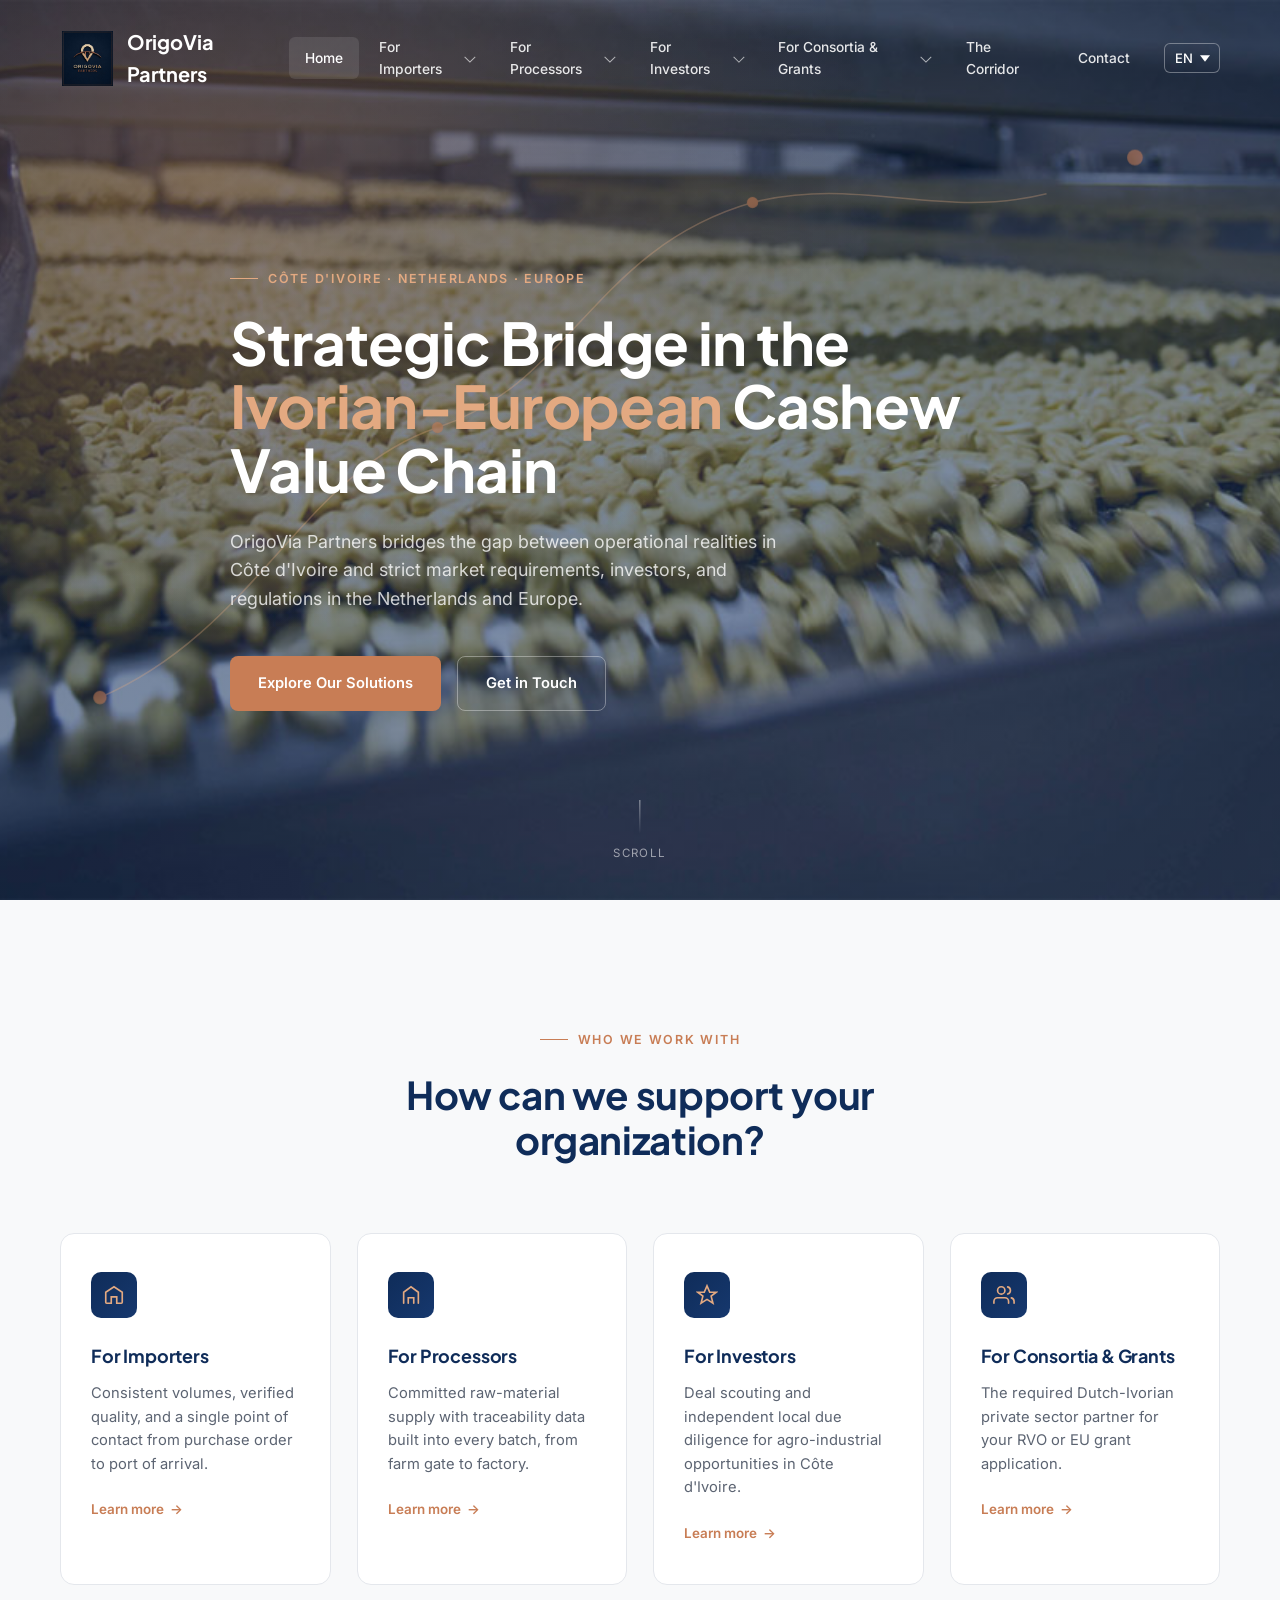
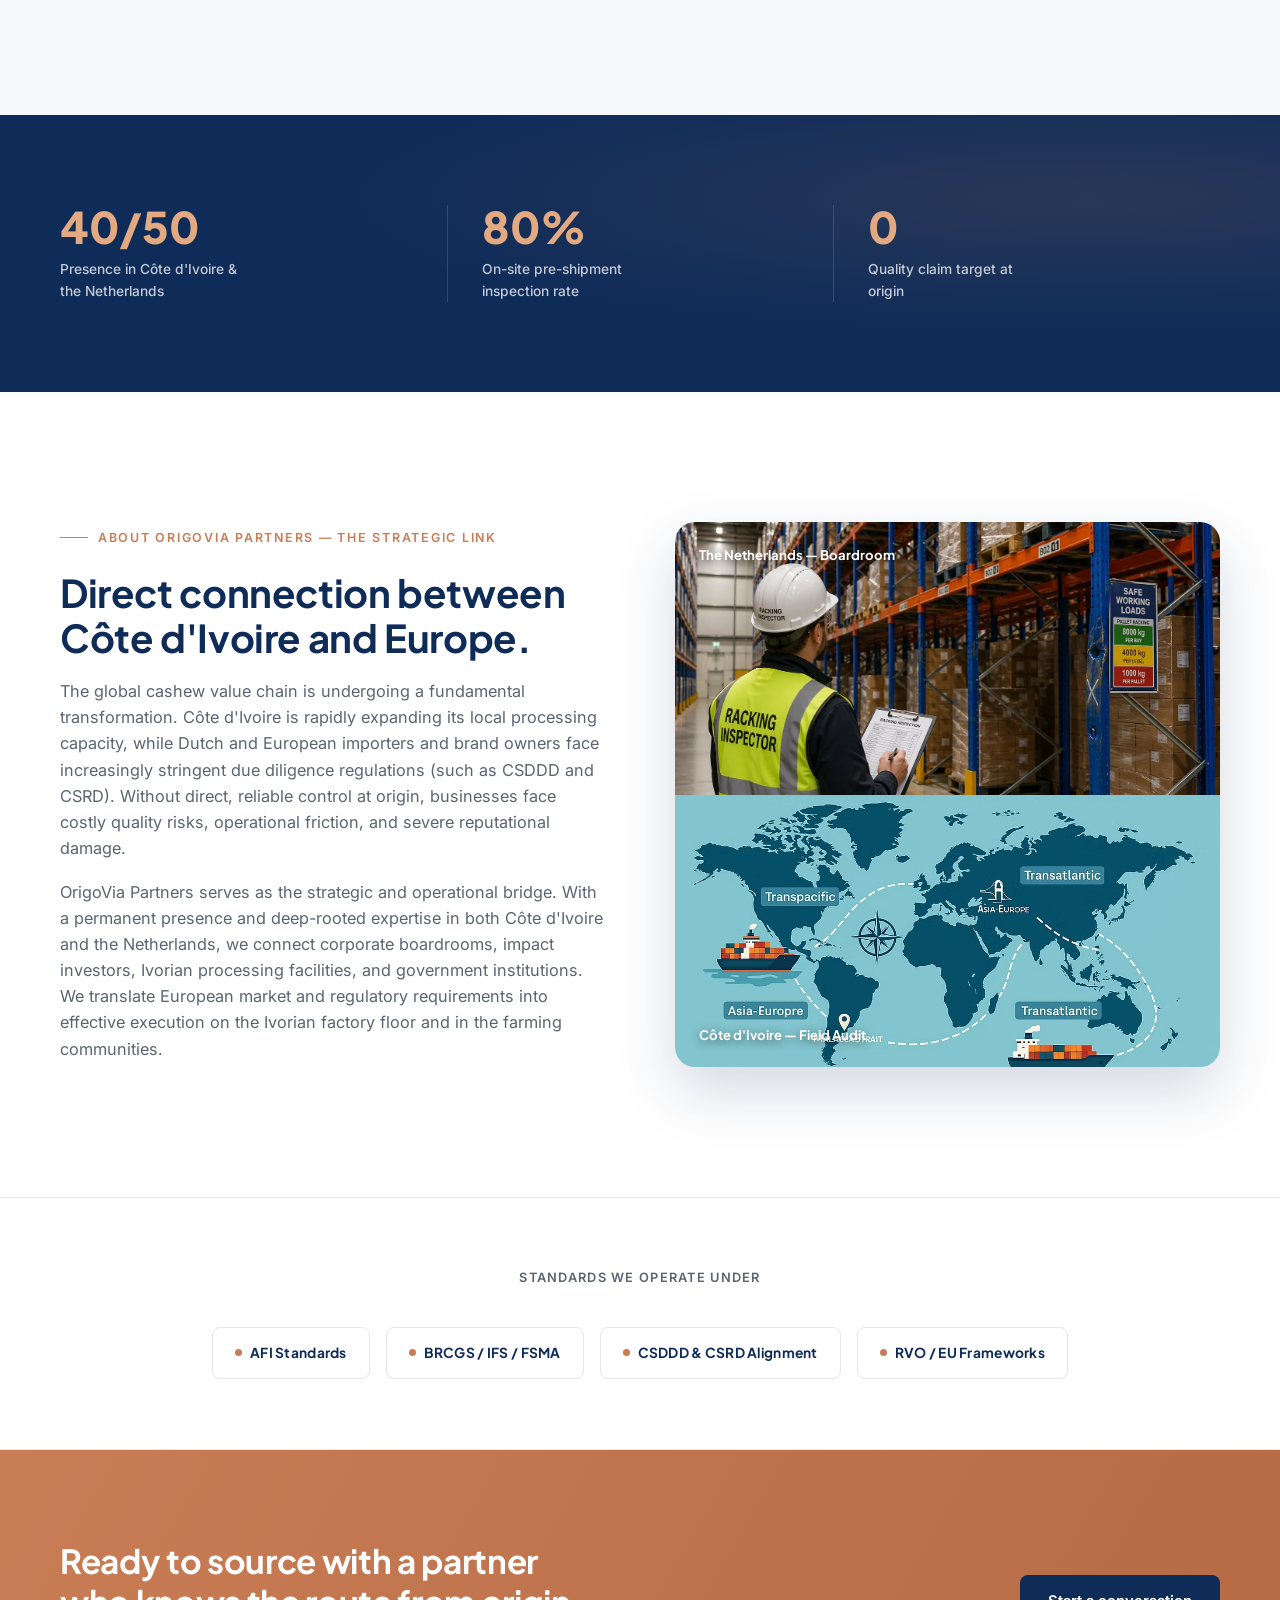
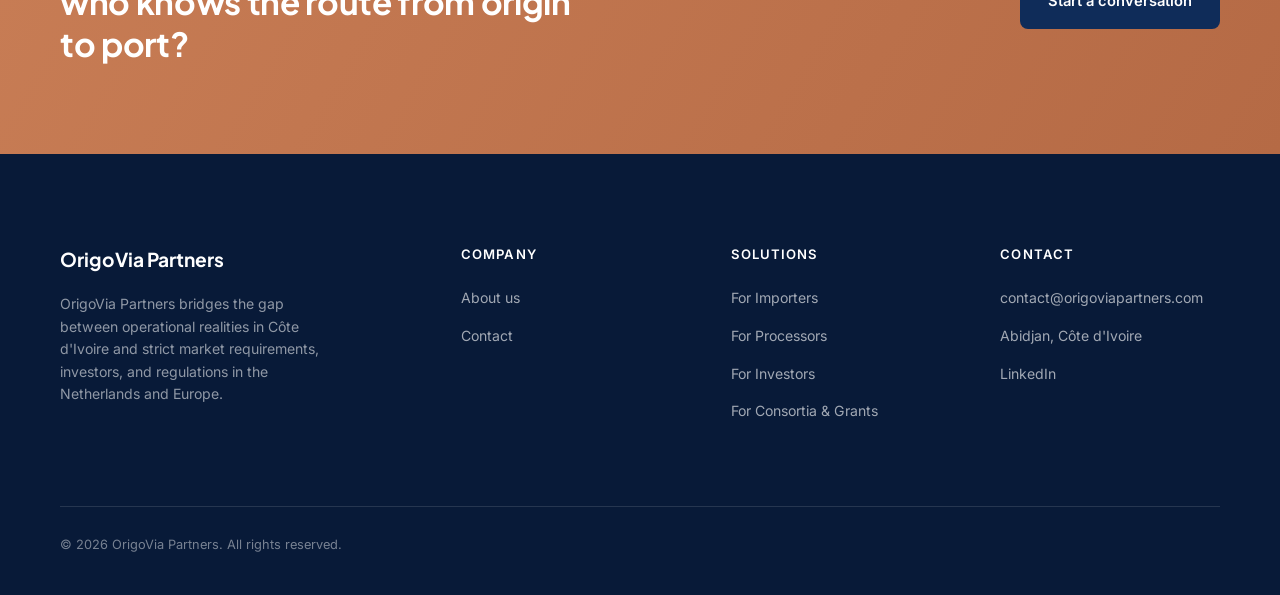
==== index.html @ 3ad94276 "Mise à jour du site OrigioVia" ====
<!DOCTYPE html>
<html lang="en">
<head>
<meta charset="UTF-8">
<meta name="viewport" content="width=device-width, initial-scale=1.0">
<title>OrigoVia Partners — From Origin to Global Markets</title>
<link rel="preconnect" href="https://fonts.googleapis.com">
<link rel="preconnect" href="https://fonts.gstatic.com" crossorigin>
<link href="https://fonts.googleapis.com/css2?family=Plus+Jakarta+Sans:wght@500;600;700;800&family=Inter:wght@400;500;600&display=swap" rel="stylesheet">
<link rel="stylesheet" href="assets/styles.css">
  <link rel="icon" type="image/png" href="assets/img/logo.jpeg">
</head>
<body>

<header id="siteHeader">
  <div class="wrap navbar">
    <a href="index.html" class="logo">
      <span class="logo-mark"><img src="assets/img/logo.jpeg" alt="OrigoVia Partners"></span>
      OrigoVia Partners
    </a>
    <nav class="primary">
      <ul>
        <li><a href="index.html" class="top-link active">Home</a></li>
        <li>
          <a href="for-importers.html" class="top-link">For Importers <span class="caret"></span></a>
          <div class="dropdown">
            <a href="for-importers.html#sourcing">The value chain challenge</a>
            <a href="for-importers.html#quality">ESG &amp; due diligence</a>
            <a href="for-importers.html#contracts">Off-take contract governance</a>
            <a href="for-importers.html#tracking">Traceability synergy</a>
          </div>
        </li>
        <li>
          <a href="for-processors.html" class="top-link">For Processors <span class="caret"></span></a>
          <div class="dropdown">
            <a href="for-processors.html#supply">Market coupling</a>
            <a href="for-processors.html#volumes">European quality alignment</a>
            <a href="for-processors.html#traceability">Traceability &amp; chain alignment</a>
          </div>
        </li>
        <li>
          <a href="for-investors.html" class="top-link">For Investors <span class="caret"></span></a>
          <div class="dropdown">
            <a href="for-investors.html#scouting">Deal scouting</a>
            <a href="for-investors.html#due-diligence">Local due diligence &amp; ESG</a>
            <a href="for-investors.html#ta">TA management</a>
          </div>
        </li>
        <li>
          <a href="for-institutions.html" class="top-link">For Consortia &amp; Grants <span class="caret"></span></a>
          <div class="dropdown">
            <a href="for-institutions.html#consortium">Consortium formation</a>
            <a href="for-institutions.html#implementation">Local implementation</a>
            <a href="for-institutions.html#geodata">Practical traceability</a>
          </div>
        </li>
        <li><a href="corridor.html" class="top-link">The Corridor</a></li>
        <li><a href="contact.html" class="top-link">Contact</a></li>
      </ul>
    </nav>
    <div id="google_translate_element" class="gt-hidden"></div>
    <select class="lang-switch" aria-label="Language">
      <option value="en">EN</option>
      <option value="fr">FR</option>
      <option value="nl">NL</option>
    </select>
    <button class="hamburger" id="hamburger" aria-label="Menu">
      <span></span><span></span><span></span>
    </button>
  </div>
</header>

<div class="mobile-nav-backdrop" id="mobileBackdrop"></div>
<nav class="mobile-nav" id="mobileNav">
  <select class="lang-switch" aria-label="Language">
    <option value="en">English</option>
    <option value="fr">Français</option>
    <option value="nl">Nederlands</option>
  </select>
  <a href="index.html">Home</a>
  <div class="mobile-nav-group">
    <a href="for-importers.html" class="mobile-nav-link">For Importers</a>
    <button type="button" class="mobile-nav-caret" aria-expanded="false" aria-label="Afficher le sous-menu For Importers"></button>
    <div class="sub-links" hidden>
      <a href="for-importers.html#sourcing">The value chain challenge</a>
      <a href="for-importers.html#quality">ESG &amp; due diligence</a>
      <a href="for-importers.html#contracts">Off-take contract governance</a>
      <a href="for-importers.html#tracking">Traceability synergy</a>
    </div>
  </div>
  <div class="mobile-nav-group">
    <a href="for-processors.html" class="mobile-nav-link">For Processors</a>
    <button type="button" class="mobile-nav-caret" aria-expanded="false" aria-label="Afficher le sous-menu For Processors"></button>
    <div class="sub-links" hidden>
      <a href="for-processors.html#supply">Market coupling</a>
      <a href="for-processors.html#volumes">European quality alignment</a>
      <a href="for-processors.html#traceability">Traceability &amp; chain alignment</a>
    </div>
  </div>
  <div class="mobile-nav-group">
    <a href="for-investors.html" class="mobile-nav-link">For Investors</a>
    <button type="button" class="mobile-nav-caret" aria-expanded="false" aria-label="Afficher le sous-menu For Investors"></button>
    <div class="sub-links" hidden>
      <a href="for-investors.html#scouting">Deal scouting</a>
      <a href="for-investors.html#due-diligence">Local due diligence &amp; ESG</a>
      <a href="for-investors.html#ta">TA management</a>
    </div>
  </div>
  <div class="mobile-nav-group">
    <a href="for-institutions.html" class="mobile-nav-link">For Consortia &amp; Grants</a>
    <button type="button" class="mobile-nav-caret" aria-expanded="false" aria-label="Afficher le sous-menu For Consortia &amp; Grants"></button>
    <div class="sub-links" hidden>
      <a href="for-institutions.html#consortium">Consortium formation</a>
      <a href="for-institutions.html#implementation">Local implementation</a>
      <a href="for-institutions.html#geodata">Practical traceability</a>
    </div>
  </div>
  <a href="corridor.html">The Corridor</a>
  <a href="contact.html">Contact</a>
</nav>

<section class="hero">
  <img class="section-bg" src="assets/img/Visuals-blog-articles-NCP-02-1.jpg" alt="">
  <div class="hero-route">
    <svg viewBox="0 0 1200 800" preserveAspectRatio="xMidYMid slice">
      <path class="route-path" d="M120,620 C260,560 300,420 420,380 C540,340 560,220 700,180 C820,150 900,220 1040,140" />
      <circle class="route-node" cx="120" cy="620" r="6" style="animation-delay:.6s"/>
      <circle class="route-node" cx="420" cy="380" r="5" style="animation-delay:1.6s"/>
      <circle class="route-node" cx="700" cy="180" r="5" style="animation-delay:2.6s"/>
      <circle class="route-node" cx="1040" cy="140" r="7" style="animation-delay:3.4s"/>
    </svg>
  </div>
  <div class="wrap hero-content">
    <div class="eyebrow">Côte d'Ivoire · Netherlands · Europe</div>
    <h1>Strategic Bridge in the <em>Ivorian-European</em> Cashew Value Chain</h1>
    <p class="lead">OrigoVia Partners bridges the gap between operational realities in Côte d'Ivoire and strict market requirements, investors, and regulations in the Netherlands and Europe.</p>
    <div class="cta-row">
      <a href="for-importers.html" class="btn btn-primary">Explore Our Solutions</a>
      <a href="contact.html" class="btn btn-ghost">Get in Touch</a>
    </div>
  </div>
  <div class="scroll-cue"><span class="line"></span>Scroll</div>
</section>

<section class="section-light">
  <div class="wrap">
    <div class="section-head reveal center" style="margin-left:auto;margin-right:auto;text-align:center;">
      <div class="eyebrow" style="justify-content:center;">Who we work with</div>
      <h2>How can we support your organization?</h2>
    </div>
    <div class="card-grid">
      <div class="card reveal">
        <div class="card-icon"><svg viewBox="0 0 24 24" fill="none" stroke-width="1.8" stroke-linecap="round"><path d="M3 9l9-6 9 6v11a1 1 0 0 1-1 1h-5v-7H9v7H4a1 1 0 0 1-1-1z"/></svg></div>
        <h3>For Importers</h3>
        <p>Consistent volumes, verified quality, and a single point of contact from purchase order to port of arrival.</p>
        <a href="for-importers.html" class="card-link">Learn more <span class="arrow">→</span></a>
      </div>
      <div class="card reveal">
        <div class="card-icon"><svg viewBox="0 0 24 24" fill="none" stroke-width="1.8" stroke-linecap="round"><path d="M4 21V9l8-6 8 6v12M9 21v-6h6v6"/></svg></div>
        <h3>For Processors</h3>
        <p>Committed raw-material supply with traceability data built into every batch, from farm gate to factory.</p>
        <a href="for-processors.html" class="card-link">Learn more <span class="arrow">→</span></a>
      </div>
      <div class="card reveal">
        <div class="card-icon"><svg viewBox="0 0 24 24" fill="none" stroke-width="1.8" stroke-linecap="round"><path d="M12 2l3 7h7l-5.5 4.2L18.5 21 12 16.8 5.5 21l2-7.8L2 9h7z"/></svg></div>
        <h3>For Investors</h3>
        <p>Deal scouting and independent local due diligence for agro-industrial opportunities in Côte d'Ivoire.</p>
        <a href="for-investors.html" class="card-link">Learn more <span class="arrow">→</span></a>
      </div>
      <div class="card reveal">
        <div class="card-icon"><svg viewBox="0 0 24 24" fill="none" stroke-width="1.8" stroke-linecap="round"><path d="M17 21v-2a4 4 0 0 0-4-4H5a4 4 0 0 0-4 4v2M9 11a4 4 0 1 0 0-8 4 4 0 0 0 0 8zM23 21v-2a4 4 0 0 0-3-3.87M16 3.13a4 4 0 0 1 0 7.75"/></svg></div>
        <h3>For Consortia &amp; Grants</h3>
        <p>The required Dutch-Ivorian private sector partner for your RVO or EU grant application.</p>
        <a href="for-institutions.html" class="card-link">Learn more <span class="arrow">→</span></a>
      </div>
    </div>
  </div>
</section>

<section class="kpi-band">
  <div class="wrap kpi-grid" style="grid-template-columns:repeat(3,1fr);">
    <div class="kpi reveal"><div class="num" data-target="50" data-suffix="/50">0</div><div class="label">Presence in Côte d'Ivoire &amp; the Netherlands</div></div>
    <div class="kpi reveal"><div class="num" data-target="100" data-suffix="%">0</div><div class="label">On-site pre-shipment inspection rate</div></div>
    <div class="kpi reveal"><div class="num" data-target="0" data-suffix="">0</div><div class="label">Quality claim target at origin</div></div>
  </div>
</section>

<section>
  <div class="wrap origins-layout">
    <div class="reveal">
      <div class="section-head" style="margin-bottom:0;">
        <div class="eyebrow">About OrigoVia Partners — The Strategic Link</div>
        <h2>Direct connection between Côte d'Ivoire and Europe.</h2>
        <p style="margin-bottom:18px;">The global cashew value chain is undergoing a fundamental transformation. Côte d'Ivoire is rapidly expanding its local processing capacity, while Dutch and European importers and brand owners face increasingly stringent due diligence regulations (such as CSDDD and CSRD). Without direct, reliable control at origin, businesses face costly quality risks, operational friction, and severe reputational damage.</p>
        <p>OrigoVia Partners serves as the strategic and operational bridge. With a permanent presence and deep-rooted expertise in both Côte d'Ivoire and the Netherlands, we connect corporate boardrooms, impact investors, Ivorian processing facilities, and government institutions. We translate European market and regulatory requirements into effective execution on the Ivorian factory floor and in the farming communities.</p>
      </div>
    </div>
    <div class="split-visual reveal">
      <img src="assets/img/warehouse-safety-inspection-south-africa.webp" alt="Boardroom meeting, the Netherlands">
      <img src="assets/img/190f21_fa9728dd945c4c4db9565fc7719361d6~mv2.avif" alt="Operational audit, Côte d'Ivoire">
      <span class="split-label top">The Netherlands — Boardroom</span>
      <span class="split-label bottom">Côte d'Ivoire — Field Audit</span>
    </div>
  </div>
</section>


<section class="trust-bar">
  <div class="wrap">
    <div class="trust-label reveal">Standards we operate under</div>
    <div class="badge-row reveal">
      <div class="badge"><span class="dot"></span>AFI Standards</div>
      <div class="badge"><span class="dot"></span>BRCGS / IFS / FSMA</div>
      <div class="badge"><span class="dot"></span>CSDDD &amp; CSRD Alignment</div>
      <div class="badge"><span class="dot"></span>RVO / EU Frameworks</div>
    </div>
  </div>
</section>

<section class="cta-banner">
  <div class="wrap cta-inner">
    <h2 class="reveal">Ready to source with a partner who knows the route from origin to port?</h2>
    <a href="contact.html" class="btn btn-primary reveal">Start a conversation</a>
  </div>
</section>

<footer>
  <div class="wrap">
    <div class="footer-grid">
      <div>
        <div class="footer-logo">OrigoVia Partners</div>
        <p>OrigoVia Partners bridges the gap between operational realities in Côte d'Ivoire and strict market requirements, investors, and regulations in the Netherlands and Europe.</p>
      </div>
      <div class="footer-col">
        <h4>Company</h4>
        <ul><li><a href="index.html">About us</a></li><li><a href="contact.html">Contact</a></li></ul>
      </div>
      <div class="footer-col">
        <h4>Solutions</h4>
        <ul><li><a href="for-importers.html">For Importers</a></li><li><a href="for-processors.html">For Processors</a></li><li><a href="for-investors.html">For Investors</a></li><li><a href="for-institutions.html">For Consortia &amp; Grants</a></li></ul>
      </div>
      <div class="footer-col">
        <h4>Contact</h4>
        <ul><li><a href="mailto:contact@origoviapartners.com">contact@origoviapartners.com</a></li><li><a href="contact.html">Abidjan, Côte d'Ivoire</a></li><li><a href="https://www.linkedin.com/company/origovia-partners" target="_blank" rel="noopener">LinkedIn</a></li></ul>
      </div>
    </div>
    <div class="footer-bottom">
      <span>© 2026 OrigoVia Partners. All rights reserved.</span>
    </div>
  </div>
</footer>

<script src="assets/main.js"></script>
<script type="text/javascript">
  function googleTranslateElementInit() {
    new google.translate.TranslateElement({
      pageLanguage: 'en',
      includedLanguages: 'fr,nl,pt,es,ar,zh-CN',
      layout: google.translate.TranslateElement.InlineLayout.SIMPLE,
      autoDisplay: false
    }, 'google_translate_element');
  }
</script>
<script type="text/javascript" src="https://translate.google.com/translate_a/element.js?cb=googleTranslateElementInit"></script>
</body>
</html>
---- assets/styles.css ----
/* ===========================================================
   OrigioVia Partners — shared design system
   Palette: navy #0F2C59 / terracotta #C87D55 / light #F8F9FA
   Type: Plus Jakarta Sans (display) + Inter (body)
   =========================================================== */
:root{
  --navy: #0F2C59;
  --navy-deep: #081A38;
  --navy-mid: #16386E;
  --terracotta: #C87D55;
  --terracotta-light: #E3A981;
  --bg-light: #F8F9FA;
  --bg-white: #FFFFFF;
  --ink: #16202E;
  --ink-soft: #5C6472;
  --line: #E4E7EC;
  --display: 'Plus Jakarta Sans', sans-serif;
  --body: 'Inter', sans-serif;
}
*{margin:0;padding:0;box-sizing:border-box;}
html{scroll-behavior:smooth;}
body{font-family:var(--body);color:var(--ink);background:var(--bg-white);line-height:1.6;overflow-x:hidden;}
img{max-width:100%;display:block;}
a{text-decoration:none;color:inherit;}
ul{list-style:none;}
.wrap{max-width:1240px;margin:0 auto;padding:0 40px;}
h1,h2,h3{font-family:var(--display);letter-spacing:-0.01em;}

/* ---------- NAV ---------- */
header{position:fixed;top:0;left:0;right:0;z-index:100;transition:background .35s ease, box-shadow .35s ease, padding .35s ease;padding:26px 0;}
header.scrolled, header.solid{background:rgba(15,44,89,0.97);box-shadow:0 8px 30px rgba(8,26,56,.25);padding:14px 0;backdrop-filter:blur(6px);}
.navbar{display:flex;align-items:center;justify-content:space-between;}
.logo{
    font-family:var(--display);
    font-weight:700;
    font-size:1.25rem;
    color:#fff;
    display:flex;
    align-items:center;
    gap:12px;
}

.logo-mark{
    width:55px;
    height:55px;
    flex-shrink:0;
    display:flex;
    align-items:center;
    justify-content:center;
}

.logo-mark svg{
    width:100%;
    height:100%;
}

.logo-mark img{
    width:100%;
    height:100%;
    max-height:55px;
    object-fit:contain;
    display:block;
}

nav.primary{
    display:flex;
    gap:6px;
}
nav.primary > ul{display:flex;align-items:center;gap:4px;}
nav.primary li{position:relative;}
nav.primary a.top-link{color:rgba(255,255,255,.88);font-size:.86rem;font-weight:500;padding:10px 16px;display:flex;align-items:center;gap:6px;border-radius:6px;transition:background .2s;}
nav.primary a.top-link.active{color:#fff;background:rgba(255,255,255,.1);}
nav.primary a.top-link:hover{background:rgba(255,255,255,.08);color:#fff;}
.caret{width:8px;height:8px;border-right:1.5px solid currentColor;border-bottom:1.5px solid currentColor;transform:rotate(45deg);margin-top:-3px;opacity:.7;}
.dropdown{position:absolute;top:calc(100% + 10px);left:0;min-width:230px;background:#fff;border-radius:10px;box-shadow:0 20px 45px rgba(8,26,56,.18);padding:10px;opacity:0;visibility:hidden;transform:translateY(8px);transition:all .22s ease;}
li:hover .dropdown{opacity:1;visibility:visible;transform:translateY(0);}
.dropdown a{display:block;padding:11px 14px;border-radius:7px;font-size:.86rem;color:var(--navy);font-weight:500;}
.dropdown a:hover{background:var(--bg-light);color:var(--terracotta);}
.nav-cta{background:var(--terracotta);color:#fff;padding:11px 22px;border-radius:7px;font-size:.85rem;font-weight:600;margin-left:12px;transition:background .2s;}
.nav-cta:hover{background:#b56a45;}

/* ---------- HOMEPAGE HERO ---------- */
.hero{position:relative;min-height:100vh;display:flex;align-items:center;overflow:hidden;}
.hero::before{content:'';position:absolute;inset:0;z-index:1;background-image:
  radial-gradient(ellipse at 15% 20%, rgba(200,125,85,.28), transparent 45%),
  linear-gradient(160deg, rgba(8,26,56,.62) 0%, rgba(15,44,89,.56) 55%, rgba(22,56,110,.5) 100%);}
.section-bg{position:absolute;inset:0;width:100%;height:100%;object-fit:cover;z-index:0;}
.hero-route{position:absolute;inset:0;width:100%;height:100%;opacity:.55;z-index:1;}
.hero-route svg{width:100%;height:100%;}
.route-path{fill:none;stroke:var(--terracotta-light);stroke-width:1.4;stroke-dasharray:1000;stroke-dashoffset:1000;opacity:.55;animation:draw 3.5s ease forwards .4s;}
@keyframes draw{to{stroke-dashoffset:0;}}
.route-node{fill:var(--terracotta);opacity:0;animation:fadein .6s ease forwards;}
@keyframes fadein{to{opacity:1;}}
.hero-content{position:relative;z-index:2;padding-top:80px;}
.eyebrow{color:var(--terracotta-light);font-size:.78rem;font-weight:600;letter-spacing:.14em;text-transform:uppercase;margin-bottom:22px;display:flex;align-items:center;gap:10px;}
.eyebrow::before{content:"";width:28px;height:1px;background:var(--terracotta-light);}
.hero h1{color:#fff;font-size:clamp(2.4rem, 4.6vw, 4.1rem);font-weight:700;line-height:1.08;max-width:820px;margin-bottom:26px;}
.hero h1 em{color:var(--terracotta-light);font-style:normal;}
.hero p.lead{color:rgba(255,255,255,.78);font-size:1.12rem;max-width:560px;margin-bottom:42px;font-weight:400;}
.cta-row{display:flex;gap:16px;flex-wrap:wrap;}
.btn{display:inline-flex;align-items:center;gap:10px;padding:15px 28px;border-radius:8px;font-size:.92rem;font-weight:600;transition:all .22s ease;}
.btn-primary{background:var(--terracotta);color:#fff;}
.btn-primary:hover{background:#b56a45;transform:translateY(-2px);}
.btn-ghost{border:1px solid rgba(255,255,255,.35);color:#fff;}
.btn-ghost:hover{background:rgba(255,255,255,.1);border-color:rgba(255,255,255,.6);}
.scroll-cue{position:absolute;bottom:38px;left:50%;transform:translateX(-50%);color:rgba(255,255,255,.55);font-size:.72rem;letter-spacing:.12em;text-transform:uppercase;display:flex;flex-direction:column;align-items:center;gap:10px;z-index:2;}
.scroll-cue .line{width:1px;height:34px;background:linear-gradient(to bottom, rgba(255,255,255,.6), transparent);animation:pulse 2s infinite;}
@keyframes pulse{0%,100%{opacity:.4;}50%{opacity:1;}}

/* ---------- INNER PAGE BANNER (For Importers / Processors / About / Contact) ---------- */
.page-banner{position:relative;min-height:46vh;display:flex;align-items:flex-end;padding-bottom:64px;overflow:hidden;margin-top:0;}
.page-banner::before{content:'';position:absolute;inset:0;z-index:1;background-image:
  radial-gradient(ellipse at 85% 10%, rgba(200,125,85,.24), transparent 50%),
  linear-gradient(160deg, rgba(8,26,56,.62) 0%, rgba(15,44,89,.56) 60%, rgba(22,56,110,.5) 100%);}
.page-banner .hero-route{opacity:.35;}
.page-banner .wrap{position:relative;z-index:2;padding-top:120px;}
.page-banner h1{color:#fff;font-size:clamp(2rem,3.6vw,3rem);font-weight:700;max-width:760px;margin-bottom:16px;}
.page-banner p.lead{color:rgba(255,255,255,.78);font-size:1.05rem;max-width:560px;margin-bottom:0;}
.breadcrumb{display:flex;gap:8px;align-items:center;color:rgba(255,255,255,.55);font-size:.82rem;margin-bottom:18px;}
.breadcrumb a{color:rgba(255,255,255,.75);}
.breadcrumb a:hover{color:var(--terracotta-light);}

/* ---------- SECTIONS GENERIC ---------- */
section{padding:130px 0;}
.section-light{background:var(--bg-light);}
.section-head{max-width:640px;margin-bottom:70px;}
.section-head .eyebrow{color:var(--terracotta);}
.section-head .eyebrow::before{background:var(--terracotta);}
.section-head h2{color:var(--navy);font-size:clamp(1.8rem,3vw,2.6rem);font-weight:700;line-height:1.18;margin-bottom:18px;}
.section-head p{color:var(--ink-soft);font-size:1.02rem;}
.section-head.center{margin-left:auto;margin-right:auto;text-align:center;}

/* ---------- KPI BAND ---------- */
.kpi-band{background:var(--navy);position:relative;padding:90px 0;overflow:hidden;}
.kpi-band::before{content:"";position:absolute;inset:0;background:radial-gradient(ellipse at 85% 30%, rgba(200,125,85,.14), transparent 50%);}
.kpi-grid{position:relative;display:grid;grid-template-columns:repeat(4,1fr);gap:0;}
.kpi{text-align:left;padding:0 34px;border-left:1px solid rgba(255,255,255,.14);}
.kpi:first-child{border-left:none;padding-left:0;}
.kpi .num{font-family:var(--display);font-size:clamp(2.1rem,3.4vw,3rem);font-weight:800;color:var(--terracotta-light);line-height:1;margin-bottom:10px;}
.kpi .label{color:rgba(255,255,255,.75);font-size:.86rem;font-weight:500;max-width:180px;}

/* ---------- CARDS ---------- */
.card-grid{display:grid;grid-template-columns:repeat(4,1fr);gap:26px;}
.card-grid.cols-3{grid-template-columns:repeat(3,1fr);}
.card-grid.cols-2{grid-template-columns:repeat(2,1fr);}
.card{background:#fff;border:1px solid var(--line);border-radius:14px;padding:38px 30px;transition:transform .25s ease, box-shadow .25s ease, border-color .25s ease;}
.card:hover{transform:translateY(-6px);box-shadow:0 24px 50px rgba(15,44,89,.1);border-color:transparent;}
.card-icon{width:46px;height:46px;border-radius:10px;background:linear-gradient(135deg,var(--navy),var(--navy-mid));display:flex;align-items:center;justify-content:center;margin-bottom:24px;}
.card-icon svg{width:22px;height:22px;stroke:var(--terracotta-light);}
.card h3{color:var(--navy);font-size:1.12rem;font-weight:700;margin-bottom:12px;}
.card p{color:var(--ink-soft);font-size:.92rem;margin-bottom:20px;}
.card a.card-link{font-size:.84rem;font-weight:600;color:var(--terracotta);display:inline-flex;align-items:center;gap:6px;}
.card a.card-link .arrow{transition:transform .2s;}
.card:hover a.card-link .arrow{transform:translateX(4px);}

/* ---------- NUMBERED STEP LIST (process) ---------- */
.step-list{display:flex;flex-direction:column;}
.step{display:grid;grid-template-columns:70px 1fr;gap:28px;padding:34px 0;border-top:1px dashed #C9CFD8;}
.step:first-child{border-top:none;}
.step .step-num{font-family:var(--display);font-weight:800;font-size:1.4rem;color:var(--terracotta);}
.step h3{color:var(--navy);font-size:1.08rem;margin-bottom:8px;}
.step p{color:var(--ink-soft);font-size:.94rem;max-width:640px;}

/* ---------- PARALLAX BANNER ---------- */
.parallax-banner{position:relative;min-height:64vh;display:flex;align-items:center;background:
  linear-gradient(160deg, rgba(8,26,56,.92), rgba(15,44,89,.85)), var(--navy);
  background-attachment:fixed;background-size:cover;background-position:center;overflow:hidden;}
.parallax-banner.short{min-height:40vh;}
.parallax-banner .map-overlay{position:absolute;inset:0;opacity:.35;}
.parallax-banner .wrap{position:relative;z-index:2;}
.quote{max-width:760px;}
.quote .mark{font-family:var(--display);font-size:3.4rem;color:var(--terracotta);line-height:.5;margin-bottom:26px;display:block;}
.quote p{color:#fff;font-size:clamp(1.35rem,2.4vw,1.9rem);font-weight:600;font-family:var(--display);line-height:1.4;margin-bottom:26px;}
.quote .attribution{color:rgba(255,255,255,.65);font-size:.88rem;}

/* ---------- ORIGINS / TWO-COL LAYOUT ---------- */
.origins-layout{display:grid;grid-template-columns:1fr 1fr;gap:70px;align-items:center;}
.origin-list{display:grid;grid-template-columns:1fr 1fr;gap:22px 30px;margin-top:36px;}
.origin-item{border-top:1px dashed #C9CFD8;padding-top:16px;}
.origin-item .commodity{color:var(--navy);font-weight:700;font-size:.98rem;margin-bottom:4px;}
.origin-item .region{color:var(--ink-soft);font-size:.84rem;}
.map-visual{background:linear-gradient(160deg,var(--navy),var(--navy-deep));border-radius:20px;padding:50px;aspect-ratio:1/1;display:flex;align-items:center;justify-content:center;position:relative;overflow:hidden;}
.map-visual svg{width:100%;height:100%;}

/* ---------- TRUST BAR ---------- */
.trust-bar{background:var(--bg-white);padding:70px 0;border-top:1px solid var(--line);border-bottom:1px solid var(--line);}
.trust-label{text-align:center;color:var(--ink-soft);font-size:.8rem;letter-spacing:.1em;text-transform:uppercase;margin-bottom:38px;font-weight:600;}
.badge-row{display:flex;justify-content:center;align-items:center;flex-wrap:wrap;gap:16px;}
.badge{border:1px solid var(--line);border-radius:8px;padding:14px 22px;font-family:var(--display);font-weight:700;font-size:.86rem;color:var(--navy);letter-spacing:.02em;display:flex;align-items:center;gap:8px;}
.badge .dot{width:7px;height:7px;border-radius:50%;background:var(--terracotta);}

/* ---------- STAT ROW (compact, for inner pages) ---------- */
.stat-row{display:grid;grid-template-columns:repeat(3,1fr);gap:30px;}
.stat{border-top:2px solid var(--terracotta);padding-top:18px;}
.stat .num{font-family:var(--display);font-size:2.2rem;font-weight:800;color:var(--navy);}
.stat .label{color:var(--ink-soft);font-size:.86rem;margin-top:6px;}

/* ---------- FORM (contact) ---------- */
.form-grid{display:grid;grid-template-columns:1fr 1fr;gap:70px;align-items:flex-start;}
.field{margin-bottom:22px;}
.field label{display:block;font-size:.82rem;font-weight:600;color:var(--navy);margin-bottom:8px;}
.field input, .field select, .field textarea{width:100%;padding:14px 16px;border:1px solid var(--line);border-radius:8px;font-family:var(--body);font-size:.94rem;color:var(--ink);background:#fff;transition:border-color .2s;}
.field input:focus, .field select:focus, .field textarea:focus{outline:none;border-color:var(--terracotta);}
.field textarea{resize:vertical;min-height:120px;}
.contact-info-item{display:flex;gap:18px;padding:22px 0;border-top:1px dashed #C9CFD8;}
.contact-info-item:first-child{border-top:none;}
.contact-info-item .ci-icon{width:38px;height:38px;border-radius:9px;background:var(--bg-light);display:flex;align-items:center;justify-content:center;flex-shrink:0;}
.contact-info-item .ci-icon svg{width:18px;height:18px;stroke:var(--terracotta);}
.contact-info-item h4{color:var(--navy);font-size:.96rem;margin-bottom:4px;}
.contact-info-item p{color:var(--ink-soft);font-size:.9rem;}

/* ---------- TEAM GRID (about) ---------- */
.team-grid{display:grid;grid-template-columns:repeat(4,1fr);gap:26px;}
.team-card{text-align:left;}
.team-photo{aspect-ratio:1/1;border-radius:14px;background:linear-gradient(150deg,var(--navy),var(--navy-mid));margin-bottom:18px;position:relative;overflow:hidden;display:flex;align-items:center;justify-content:center;}
.team-photo svg{width:38%;opacity:.5;}
.team-card h4{color:var(--navy);font-size:.98rem;margin-bottom:4px;}
.team-card .role{color:var(--terracotta);font-size:.82rem;font-weight:600;}

/* ---------- TIMELINE (about) ---------- */
.timeline{position:relative;padding-left:36px;border-left:2px solid var(--line);}
.timeline-item{position:relative;padding-bottom:44px;}
.timeline-item:last-child{padding-bottom:0;}
.timeline-item::before{content:"";position:absolute;left:-42px;top:2px;width:12px;height:12px;border-radius:50%;background:var(--terracotta);border:3px solid #fff;box-shadow:0 0 0 2px var(--terracotta);}
.timeline-item .year{font-family:var(--display);font-weight:800;color:var(--navy);font-size:1.1rem;margin-bottom:6px;}
.timeline-item p{color:var(--ink-soft);font-size:.92rem;max-width:560px;}

/* ---------- CTA BANNER ---------- */
.cta-banner{background:linear-gradient(120deg,var(--terracotta),#b56a45);padding:90px 0;}
.cta-inner{display:flex;justify-content:space-between;align-items:center;gap:40px;flex-wrap:wrap;}
.cta-inner h2{color:#fff;font-size:clamp(1.6rem,2.6vw,2.3rem);max-width:520px;line-height:1.25;}
.cta-inner .btn-primary{background:var(--navy);}
.cta-inner .btn-primary:hover{background:var(--navy-deep);}

/* ---------- FOOTER ---------- */
footer{background:var(--navy-deep);color:rgba(255,255,255,.7);padding:90px 0 40px;}
.footer-grid{display:grid;grid-template-columns:1.6fr 1fr 1fr 1fr;gap:50px;margin-bottom:70px;}
.footer-logo{color:#fff;font-family:var(--display);font-weight:700;font-size:1.2rem;margin-bottom:18px;}
.footer-grid p{font-size:.88rem;max-width:280px;color:rgba(255,255,255,.55);}
.footer-col h4{color:#fff;font-size:.82rem;letter-spacing:.08em;text-transform:uppercase;margin-bottom:20px;font-weight:600;}
.footer-col ul li{margin-bottom:12px;}
.footer-col a{font-size:.88rem;color:rgba(255,255,255,.62);transition:color .2s;}
.footer-col a:hover{color:var(--terracotta-light);}
.footer-bottom{border-top:1px solid rgba(255,255,255,.12);padding-top:28px;display:flex;justify-content:space-between;flex-wrap:wrap;gap:16px;font-size:.8rem;color:rgba(255,255,255,.45);}

/* ---------- REVEAL ---------- */
.reveal{opacity:0;transform:translateY(24px);transition:opacity .7s ease, transform .7s ease;}
.reveal.in{opacity:1;transform:translateY(0);}

/* ---------- RESPONSIVE ---------- */
@media (max-width:900px){
  nav.primary{display:none;}
  .kpi-grid{grid-template-columns:repeat(2,1fr);gap:32px 0;}
  .kpi{border-left:none;padding:0;border-top:1px solid rgba(255,255,255,.14);padding-top:24px;}
  .kpi:first-child,.kpi:nth-child(2){border-top:none;padding-top:0;}
  .card-grid, .card-grid.cols-3{grid-template-columns:1fr 1fr;}
  .origins-layout{grid-template-columns:1fr;}
  .footer-grid{grid-template-columns:1fr 1fr;}
  .form-grid{grid-template-columns:1fr;gap:50px;}
  .team-grid{grid-template-columns:1fr 1fr;}
  .stat-row{grid-template-columns:1fr;gap:22px;}
}
@media (max-width:600px){
  .wrap{padding:0 22px;}
  section{padding:90px 0;}
  .card-grid, .card-grid.cols-3, .card-grid.cols-2{grid-template-columns:1fr;}
  .origin-list{grid-template-columns:1fr;}
  .footer-grid{grid-template-columns:1fr;gap:36px;}
  .cta-inner{flex-direction:column;align-items:flex-start;}
  .team-grid{grid-template-columns:1fr;}
  .step{grid-template-columns:1fr;gap:10px;}
  .compare-block{padding:26px 22px;}
  .mobile-nav{width:100vw;padding:90px 22px 40px;}
}
@media (prefers-reduced-motion: reduce){
  html{scroll-behavior:auto;}
  .route-path,.scroll-cue .line,.reveal{animation:none !important;transition:none !important;opacity:1 !important;transform:none !important;}
  .parallax-banner{background-attachment:scroll;}
}

/* ===========================================================
   ADDITIONS — Corridor map + Service benchmark pages
   =========================================================== */

/* ---------- CORRIDOR MAP ---------- */
.corridor-section{background:linear-gradient(180deg, var(--navy-deep) 0%, #06152C 100%);padding:70px 0 110px;position:relative;overflow:hidden;}
.corridor-map{position:relative;margin-top:60px;border-radius:20px;border:1px solid rgba(255,255,255,.08);background:radial-gradient(ellipse at 20% 30%, rgba(200,125,85,.1), transparent 55%), radial-gradient(ellipse at 85% 60%, rgba(227,169,129,.08), transparent 50%);padding:0;overflow:hidden;}
.corridor-map svg{display:block;width:100%;height:auto;}
.corridor-zone-label{fill:rgba(255,255,255,.34);font-family:'Inter',sans-serif;font-size:12px;letter-spacing:2px;text-transform:uppercase;}
.corridor-route{fill:none;stroke:var(--terracotta-light);stroke-width:1.4;stroke-dasharray:1000;stroke-dashoffset:1000;opacity:.7;animation:draw 3s ease forwards .3s;}
.pin{cursor:pointer;}
.pin-ring{fill:none;stroke:var(--terracotta);stroke-width:1.5;opacity:.5;transform-origin:center;animation:pinpulse 2.4s ease-out infinite;}
.pin-ring.d2{animation-delay:.8s;}
.pin-ring.d3{animation-delay:1.6s;}
@keyframes pinpulse{0%{r:6;opacity:.6;}100%{r:22;opacity:0;}}
.pin-dot{fill:var(--terracotta-light);}
.pin.active .pin-dot{fill:#fff;}
.pin-label{fill:#fff;font-family:'Plus Jakarta Sans',sans-serif;font-weight:700;font-size:13px;}
.pin-sub{fill:rgba(255,255,255,.55);font-family:'Inter',sans-serif;font-size:10.5px;}
.corridor-hint{text-align:center;color:rgba(255,255,255,.4);font-size:.78rem;margin-top:22px;letter-spacing:.04em;}

.popup-overlay{position:fixed;inset:0;background:rgba(6,21,44,.6);backdrop-filter:blur(2px);z-index:200;display:none;align-items:center;justify-content:center;padding:24px;}
.popup-overlay.open{display:flex;}
.popup-card{background:#fff;border-radius:16px;max-width:400px;width:100%;padding:34px;position:relative;box-shadow:0 30px 80px rgba(0,0,0,.4);}
.popup-card .popup-eyebrow{color:var(--terracotta);font-size:.76rem;font-weight:700;letter-spacing:.1em;text-transform:uppercase;margin-bottom:10px;}
.popup-card h3{color:var(--navy);font-size:1.18rem;margin-bottom:12px;}
.popup-card p{color:var(--ink-soft);font-size:.92rem;}
.popup-close{position:absolute;top:16px;right:16px;width:32px;height:32px;border-radius:50%;background:var(--bg-light);border:none;cursor:pointer;font-size:1rem;color:var(--ink-soft);display:flex;align-items:center;justify-content:center;transition:background .2s;}
.popup-close:hover{background:var(--line);}

/* ---------- KPI TAG BLOCKS (bracket style) ---------- */
.kpi-tag-row{display:flex;flex-wrap:wrap;gap:16px;margin-bottom:10px;}
.kpi-tag{background:var(--navy);color:#fff;border-radius:10px;padding:16px 24px;font-family:var(--display);font-weight:700;font-size:1.05rem;display:flex;align-items:center;gap:4px;}
.kpi-tag .bracket{color:var(--terracotta-light);font-weight:800;}
.kpi-tag.light{background:var(--bg-light);color:var(--navy);border:1px solid var(--line);}
.kpi-tag.light .bracket{color:var(--terracotta);}

/* ---------- COMPARISON BAR (broker vs direct) ---------- */
.compare-block{background:var(--bg-light);border-radius:16px;padding:40px;}
.compare-row{margin-bottom:26px;}
.compare-row:last-child{margin-bottom:0;}
.compare-row .compare-label{display:flex;justify-content:space-between;font-size:.9rem;font-weight:600;color:var(--navy);margin-bottom:10px;}
.compare-row .compare-track{background:#E4E7EC;border-radius:20px;height:14px;overflow:hidden;}
.compare-row .compare-fill{height:100%;border-radius:20px;background:linear-gradient(90deg,var(--terracotta),var(--terracotta-light));}
.compare-row .compare-fill.alt{background:linear-gradient(90deg,var(--navy),var(--navy-mid));}

/* ---------- ICON STAT ROW (KOR, moisture, etc.) ---------- */
.icon-stat-row{display:grid;grid-template-columns:repeat(4,1fr);gap:20px;}
.icon-stat{text-align:center;padding:26px 14px;border:1px solid var(--line);border-radius:12px;}
.icon-stat .ic{width:40px;height:40px;margin:0 auto 14px;color:var(--terracotta);}
.icon-stat .ic svg{width:100%;height:100%;stroke:var(--terracotta);}
.icon-stat h4{color:var(--navy);font-size:.9rem;margin-bottom:4px;}
.icon-stat p{color:var(--ink-soft);font-size:.78rem;}

/* ---------- SERVICE PAGE HERO VARIANT ---------- */
.service-tag{display:inline-block;background:rgba(255,255,255,.1);color:var(--terracotta-light);font-size:.74rem;font-weight:700;letter-spacing:.08em;text-transform:uppercase;padding:8px 16px;border-radius:20px;margin-bottom:20px;border:1px solid rgba(255,255,255,.15);}

@media (max-width:900px){
  .icon-stat-row{grid-template-columns:1fr 1fr;}
}
@media (max-width:600px){
  .icon-stat-row{grid-template-columns:1fr;}
  .kpi-tag{font-size:.92rem;padding:13px 18px;}
}

/* ---------- SPLIT PHOTO VISUAL (About section) ---------- */
.split-visual{border-radius:20px;overflow:hidden;aspect-ratio:1/1;display:flex;flex-direction:column;position:relative;box-shadow:0 24px 60px rgba(15,44,89,.18);}
.split-visual img{width:100%;height:50%;object-fit:cover;display:block;}
.split-visual .split-label{position:absolute;left:24px;color:#fff;font-family:'Plus Jakarta Sans',sans-serif;font-weight:700;font-size:.82rem;text-shadow:0 2px 10px rgba(0,0,0,.55);}
.split-visual .split-label.top{top:22px;}
.split-visual .split-label.bottom{bottom:22px;}

/* ===========================================================
   MOBILE NAVIGATION (hamburger menu)
   =========================================================== */
/* Language switcher — plain <select>, wired to Google Translate in main.js. The real
   Google Translate widget (#google_translate_element) is kept in the DOM but hidden;
   only our own styled select is visible. */
.gt-hidden{position:absolute;width:1px;height:1px;overflow:hidden;clip:rect(0 0 0 0);white-space:nowrap;}
.lang-switch{
  margin-left:18px;
  padding:6px 26px 6px 10px;
  border:1px solid rgba(255,255,255,.35);
  border-radius:6px;
  background:transparent url("data:image/svg+xml,%3Csvg xmlns='http://www.w3.org/2000/svg' viewBox='0 0 12 8'%3E%3Cpath fill='%23ffffff' d='M6 8 0 0h12z'/%3E%3C/svg%3E") no-repeat right 9px center;
  background-size:10px 7px;
  color:#fff;
  font-family:'Inter',sans-serif;
  font-size:13px;
  font-weight:500;
  appearance:none;
  -webkit-appearance:none;
  cursor:pointer;
}
.lang-switch option{color:#0f2c59;}
.mobile-nav .lang-switch{margin:0 0 20px;width:100%;border-color:rgba(255,255,255,.25);}
body > .skiptranslate{display:none !important;} /* hide Google's top banner iframe */
body{top:0 !important;}
.hamburger{display:none;flex-direction:column;justify-content:center;gap:5px;width:40px;height:40px;cursor:pointer;background:none;border:none;padding:6px;margin-left:8px;z-index:310;position:relative;}
.hamburger span{display:block;width:100%;height:2px;background:#fff;border-radius:2px;transition:transform .25s ease, opacity .2s ease;}
.hamburger.open span:nth-child(1){transform:translateY(7px) rotate(45deg);}
.hamburger.open span:nth-child(2){opacity:0;}
.hamburger.open span:nth-child(3){transform:translateY(-7px) rotate(-45deg);}

.mobile-nav-backdrop{display:none;position:fixed;inset:0;background:rgba(6,21,44,.55);z-index:290;opacity:0;transition:opacity .25s ease;}
.mobile-nav-backdrop.open{display:block;opacity:1;}

.mobile-nav{position:fixed;top:0;right:0;bottom:0;width:min(320px,84vw);background:var(--navy-deep);z-index:300;padding:96px 26px 40px;overflow-y:auto;transform:translateX(100%);transition:transform .3s ease;box-shadow:-24px 0 60px rgba(0,0,0,.35);}
.mobile-nav.open{transform:translateX(0);}
.mobile-nav > a{display:block;color:#fff;padding:15px 2px;border-bottom:1px solid rgba(255,255,255,.1);font-size:1rem;font-weight:600;font-family:'Plus Jakarta Sans',sans-serif;}
.mobile-nav details{border-bottom:1px solid rgba(255,255,255,.1);}
.mobile-nav details summary{color:#fff;padding:15px 2px;font-weight:600;font-family:'Plus Jakarta Sans',sans-serif;cursor:pointer;list-style:none;display:flex;justify-content:space-between;align-items:center;}
.mobile-nav details summary::-webkit-details-marker{display:none;}
.mobile-nav details summary::after{content:'+';color:var(--terracotta-light);font-size:1.2rem;font-weight:400;}
.mobile-nav details[open] summary::after{content:'–';}
.mobile-nav details .sub-links{padding:0 0 12px 10px;}
.mobile-nav details .sub-links a{display:block;font-weight:400;font-size:.9rem;padding:9px 0;color:rgba(255,255,255,.72);}
.mobile-nav-group{border-bottom:1px solid rgba(255,255,255,.1);display:flex;flex-wrap:wrap;align-items:center;}
.mobile-nav-group .mobile-nav-link{flex:1;color:#fff;padding:15px 2px;font-weight:600;font-family:'Plus Jakarta Sans',sans-serif;}
.mobile-nav-group .mobile-nav-caret{flex:0 0 auto;background:none;border:none;color:var(--terracotta-light);font-size:1.3rem;font-weight:400;padding:15px 6px;line-height:1;cursor:pointer;}
.mobile-nav-group .mobile-nav-caret::after{content:'+';}
.mobile-nav-group .mobile-nav-caret[aria-expanded="true"]::after{content:'\2013';}
.mobile-nav-group .sub-links{flex-basis:100%;padding:0 0 12px 10px;}
.mobile-nav-group .sub-links[hidden]{display:none;}
.mobile-nav-group .sub-links a{display:block;font-weight:400;font-size:.9rem;padding:9px 0;color:rgba(255,255,255,.72);}
.mobile-nav .mobile-cta{display:block;margin-top:24px;background:var(--terracotta);color:#fff;text-align:center;padding:14px;border-radius:8px;font-weight:600;font-size:.92rem;}

@media (max-width:900px){
  .hamburger{display:flex;}
  .nav-cta{display:none;}
}
@media (min-width:901px){
  .mobile-nav, .mobile-nav-backdrop{display:none !important;}
}
/* ===========================================================
   Comparison table section — "Break Free from Intermediary Margins"
   Spec: Cahier_de_charges_Tableau_Comparatif_Origovia.pdf
   Colors: Terracotta #C85A32 / Dark Navy #1B2434 (scoped to this section)
   =========================================================== */
#compare-summary{
  --cs-terracotta: #C85A32;
  --cs-navy: #1B2434;
  background: var(--bg-light);
}
#compare-summary .cs-promise{margin-top:14px;color:var(--cs-navy);font-weight:600;}
#compare-summary .cs-promise strong{color:var(--cs-terracotta);}

/* ---------- Desktop table (>=768px) ---------- */
.cs-table-wrap{overflow-x:auto;}
.cs-table{width:100%;border-collapse:separate;border-spacing:0;background:var(--bg-white);border-radius:14px;overflow:hidden;box-shadow:0 4px 18px rgba(15,44,89,.06);}
.cs-table th, .cs-table td{padding:20px 22px;text-align:left;font-size:.95rem;border-bottom:1px solid var(--line);}
.cs-table thead th{background:var(--cs-navy);color:#fff;font-family:var(--display);font-weight:700;font-size:.88rem;letter-spacing:.01em;}
.cs-table thead th.cs-highlight{background:var(--cs-navy);color:#fff;}
.cs-table tbody td:first-child{font-weight:600;color:var(--cs-navy);}
.cs-table tbody tr:last-child td{border-bottom:none;}
.cs-star{color:var(--terracotta-light);margin-left:4px;}

/* Traditional column */
.cs-table td.cs-trad{color:var(--ink-soft);}

/* OrigoVia column — highlighted */
.cs-table td.cs-highlight, .cs-table th.cs-highlight{
  border-left:2px solid var(--cs-terracotta);
  border-right:2px solid var(--cs-terracotta);
  background:#FDF6F0;
  box-shadow:0 10px 25px -5px rgba(200,90,50,.15);
  color:var(--cs-navy);
}
.cs-table tbody tr:last-child td.cs-highlight{border-bottom:2px solid var(--cs-terracotta);border-radius:0 0 8px 8px;}
.cs-table thead th.cs-highlight{border-top:2px solid var(--cs-terracotta);border-radius:8px 8px 0 0;}
.cs-table td.cs-highlight strong{color:var(--cs-terracotta);font-weight:800;}

/* Icons */
.cs-icon{display:inline-flex;align-items:center;justify-content:center;width:20px;height:20px;margin-right:8px;font-size:.85rem;font-weight:700;border-radius:50%;vertical-align:middle;}
.cs-icon.cs-x{color:#C0392B;background:rgba(192,57,43,.12);}
.cs-icon.cs-warn{color:#B7791F;background:rgba(183,121,31,.14);font-size:.8rem;}
.cs-icon.cs-check{color:#1E8E5A;background:rgba(30,142,90,.14);}
.cs-table td.cs-highlight .cs-icon.cs-check{color:var(--cs-terracotta);background:rgba(200,90,50,.12);}

/* ---------- Mobile tabs (<767px) ---------- */
.cs-tabs{display:none;}
.cs-tab-buttons{display:flex;border-radius:10px;overflow:hidden;border:1px solid var(--line);margin-bottom:18px;}
.cs-tab-btn{flex:1;padding:14px 10px;background:var(--bg-white);color:var(--ink-soft);font-family:var(--display);font-weight:700;font-size:.86rem;border:none;cursor:pointer;transition:background .2s ease, color .2s ease;}
.cs-tab-btn.active{background:var(--cs-navy);color:#fff;}
.cs-tab-panel{background:var(--bg-white);border-radius:12px;padding:6px 18px;box-shadow:0 4px 18px rgba(15,44,89,.06);}
.cs-tab-list{list-style:none;}
.cs-tab-list li{display:flex;flex-direction:column;gap:6px;padding:16px 0;border-bottom:1px solid var(--line);font-size:.92rem;color:var(--cs-navy);}
.cs-tab-list li:last-child{border-bottom:none;}
.cs-row-label{font-weight:600;color:var(--ink-soft);font-size:.78rem;text-transform:uppercase;letter-spacing:.03em;}
.cs-tab-list li strong{color:var(--cs-terracotta);}

@media (max-width: 767px){
  .cs-table-wrap{display:none;}
  .cs-tabs{display:block;}
}

/* ---------- CTA card under the table ---------- */
.cs-cta{
  margin-top:44px;
  background:var(--cs-navy);
  border:1px solid var(--cs-terracotta);
  border-radius:14px;
  padding:38px 30px;
  text-align:center;
}
.cs-cta h3{color:#fff;font-family:var(--display);font-size:1.35rem;font-weight:700;margin-bottom:22px;}
.cs-cta .btn-primary{background:var(--cs-terracotta);}
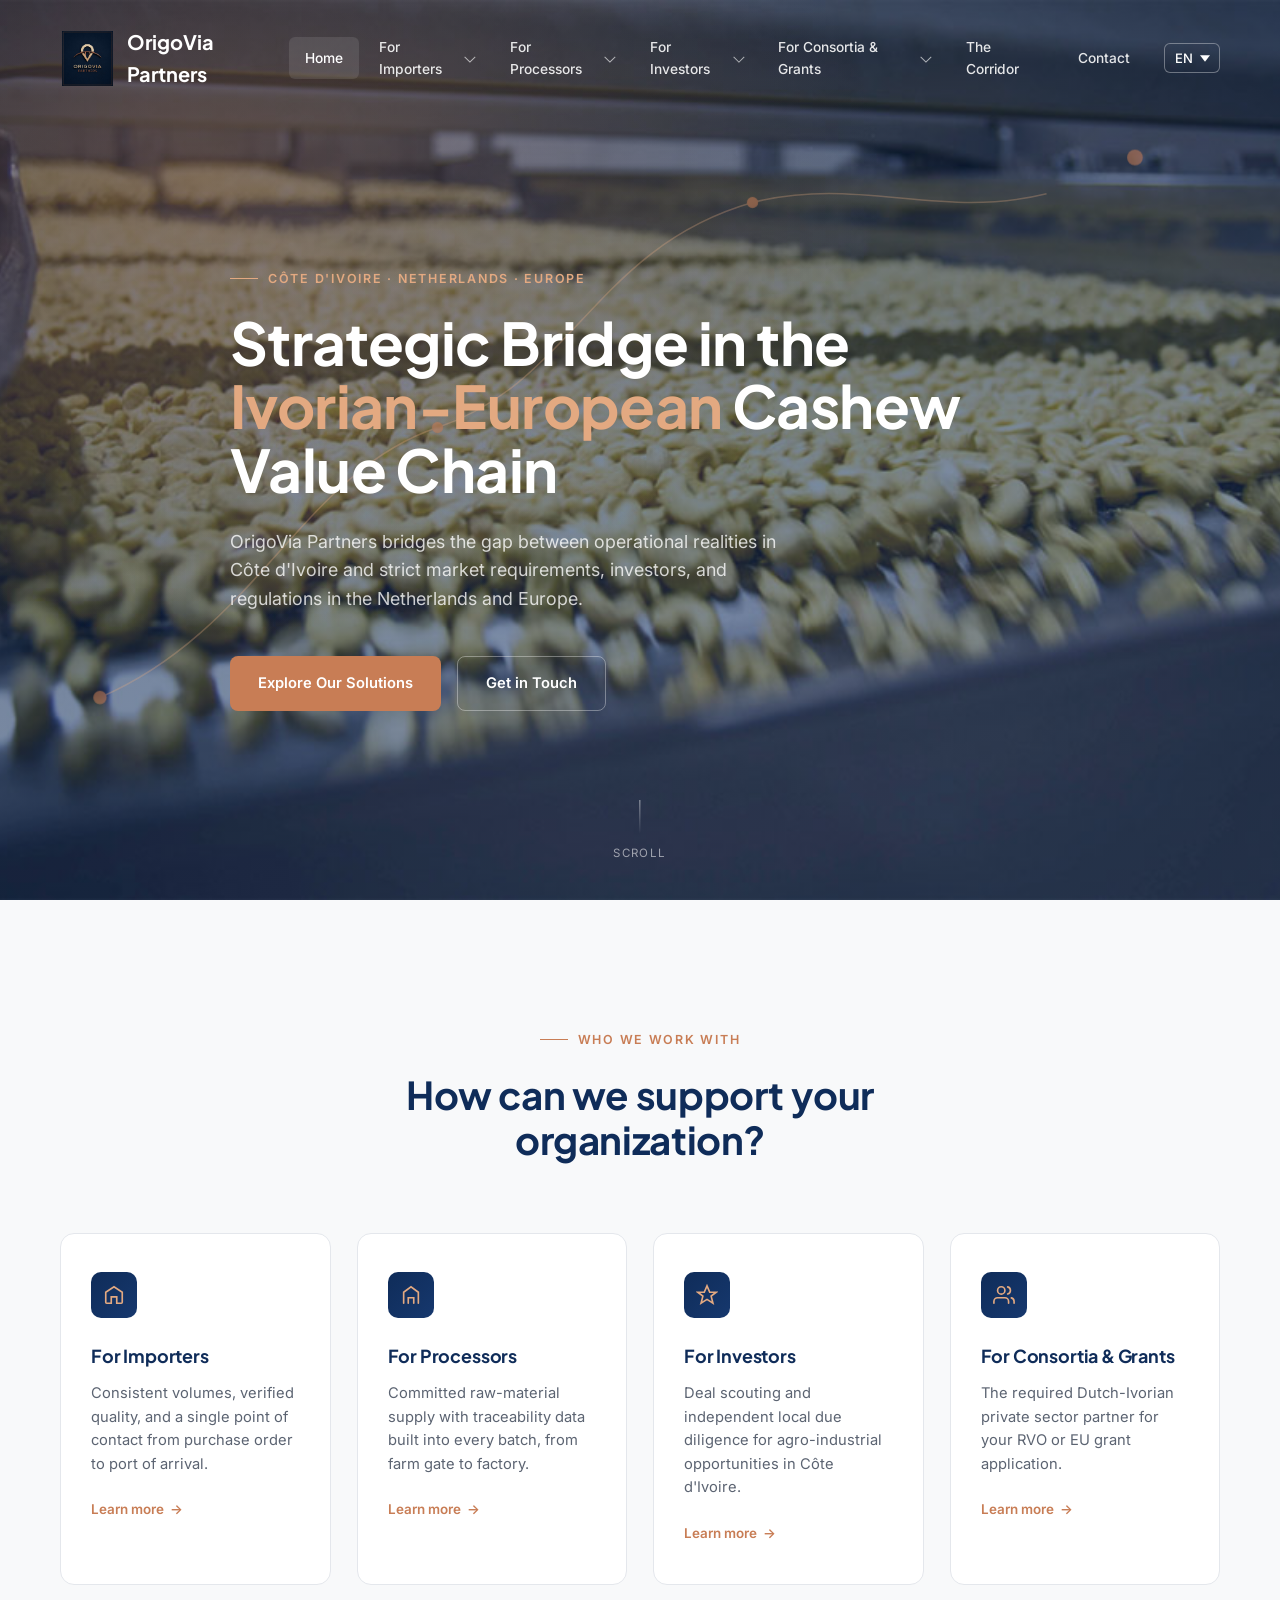
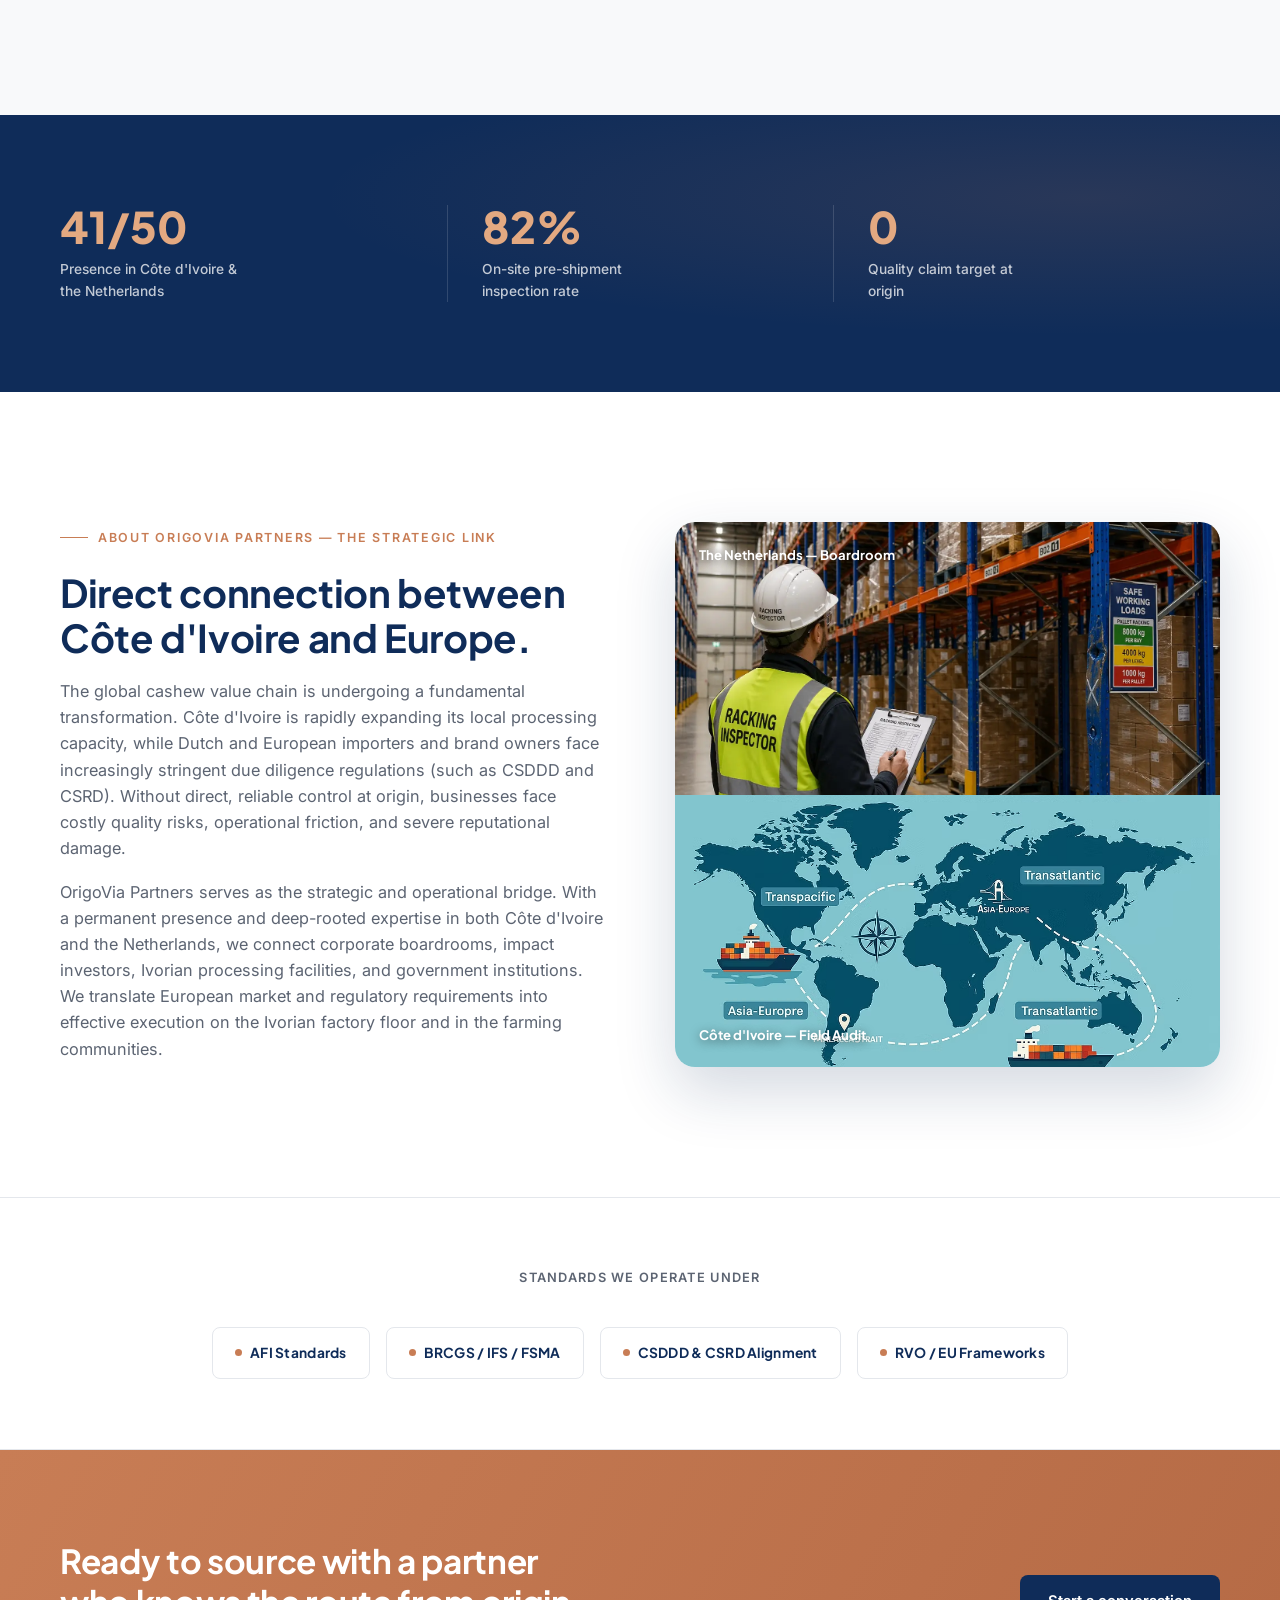
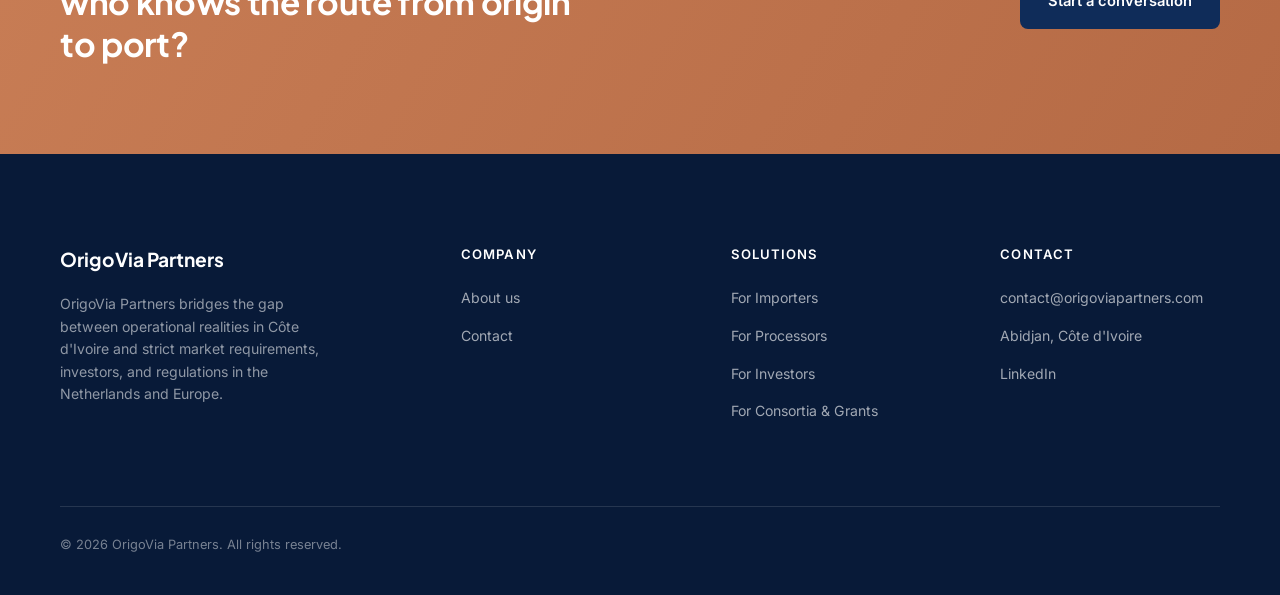
==== commit 902c9fc9: "SEO improvements: meta tags, sitemap, robots.txt, fixed WhatsApp number and contact form" ====
--- a/index.html
+++ b/index.html
@@ -3,7 +3,18 @@
 <head>
 <meta charset="UTF-8">
 <meta name="viewport" content="width=device-width, initial-scale=1.0">
-<title>OrigoVia Partners — From Origin to Global Markets</title>
+<title>OrigoVia Partners | Cashew Nuts Sourcing &amp; Trade — Ivory Coast to Europe</title>
+<meta name="description" content="OrigoVia Partners connects European importers, processors and investors with a reliable, ESG-compliant cashew nut (noix de cajou) supply chain from Cote d'Ivoire to the Netherlands and the EU.">
+<link rel="canonical" href="https://origoviapartners.com/">
+<meta property="og:type" content="website">
+<meta property="og:title" content="OrigoVia Partners | Cashew Nuts Sourcing &amp; Trade — Ivory Coast to Europe">
+<meta property="og:description" content="OrigoVia Partners connects European importers, processors and investors with a reliable, ESG-compliant cashew nut (noix de cajou) supply chain from Cote d'Ivoire to the Netherlands and the EU.">
+<meta property="og:url" content="https://origoviapartners.com/">
+<meta property="og:image" content="https://origoviapartners.com/assets/img/hero.jpg">
+<meta property="og:site_name" content="OrigoVia Partners">
+<meta name="twitter:card" content="summary_large_image">
+<meta name="twitter:title" content="OrigoVia Partners | Cashew Nuts Sourcing &amp; Trade — Ivory Coast to Europe">
+<meta name="twitter:description" content="OrigoVia Partners connects European importers, processors and investors with a reliable, ESG-compliant cashew nut (noix de cajou) supply chain from Cote d'Ivoire to the Netherlands and the EU.">
 <link rel="preconnect" href="https://fonts.googleapis.com">
 <link rel="preconnect" href="https://fonts.gstatic.com" crossorigin>
 <link href="https://fonts.googleapis.com/css2?family=Plus+Jakarta+Sans:wght@500;600;700;800&family=Inter:wght@400;500;600&display=swap" rel="stylesheet">
